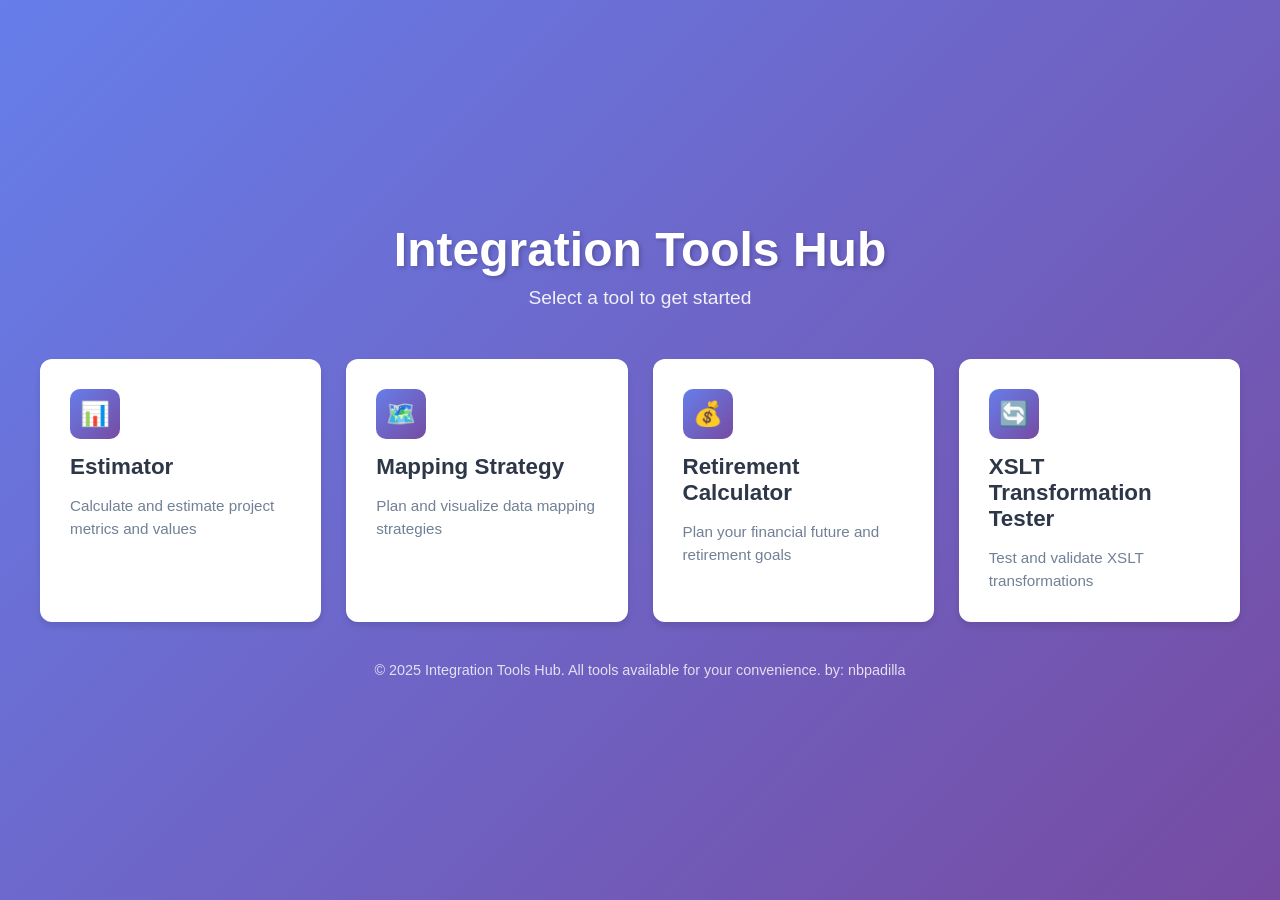
==== index.html @ a65e3a8b "Create index.html" ====
<!DOCTYPE html>
<html lang="en">
<head>
    <meta charset="UTF-8">
    <meta name="viewport" content="width=device-width, initial-scale=1.0">
    <title>Integration Tools Hub</title>
    <style>
        * {
            margin: 0;
            padding: 0;
            box-sizing: border-box;
        }

        body {
            font-family: -apple-system, BlinkMacSystemFont, 'Segoe UI', Roboto, Oxygen, Ubuntu, Cantarell, sans-serif;
            background: linear-gradient(135deg, #667eea 0%, #764ba2 100%);
            min-height: 100vh;
            display: flex;
            align-items: center;
            justify-content: center;
            padding: 20px;
        }

        .container {
            max-width: 1200px;
            width: 100%;
        }

        header {
            text-align: center;
            margin-bottom: 50px;
            color: white;
        }

        h1 {
            font-size: 3rem;
            font-weight: 700;
            margin-bottom: 10px;
            text-shadow: 2px 2px 4px rgba(0,0,0,0.2);
        }

        .subtitle {
            font-size: 1.2rem;
            opacity: 0.9;
        }

        .tools-grid {
            display: grid;
            grid-template-columns: repeat(auto-fit, minmax(280px, 1fr));
            gap: 25px;
            margin-bottom: 40px;
        }

        .tool-card {
            background: white;
            border-radius: 12px;
            padding: 30px;
            text-decoration: none;
            color: #333;
            transition: all 0.3s ease;
            box-shadow: 0 4px 6px rgba(0,0,0,0.1);
            display: flex;
            flex-direction: column;
            gap: 15px;
        }

        .tool-card:hover {
            transform: translateY(-5px);
            box-shadow: 0 12px 24px rgba(0,0,0,0.2);
        }

        .tool-icon {
            width: 50px;
            height: 50px;
            background: linear-gradient(135deg, #667eea 0%, #764ba2 100%);
            border-radius: 10px;
            display: flex;
            align-items: center;
            justify-content: center;
            font-size: 24px;
            color: white;
        }

        .tool-title {
            font-size: 1.4rem;
            font-weight: 600;
            color: #2d3748;
        }

        .tool-description {
            font-size: 0.95rem;
            color: #718096;
            line-height: 1.5;
        }

        footer {
            text-align: center;
            color: white;
            opacity: 0.8;
            font-size: 0.9rem;
        }

        @media (max-width: 768px) {
            h1 {
                font-size: 2rem;
            }

            .tools-grid {
                grid-template-columns: 1fr;
            }
        }
    </style>
</head>
<body>
    <div class="container">
        <header>
            <h1>Integration Tools Hub</h1>
            <p class="subtitle">Select a tool to get started</p>
        </header>

        <div class="tools-grid">
            <a href="/estimator" class="tool-card">
                <div class="tool-icon">📊</div>
                <div class="tool-title">Estimator</div>
                <div class="tool-description">Calculate and estimate project metrics and values</div>
            </a>

            <a href="/mappingstrategy" class="tool-card">
                <div class="tool-icon">🗺️</div>
                <div class="tool-title">Mapping Strategy</div>
                <div class="tool-description">Plan and visualize data mapping strategies</div>
            </a>

            <a href="/retirementcalculator" class="tool-card">
                <div class="tool-icon">💰</div>
                <div class="tool-title">Retirement Calculator</div>
                <div class="tool-description">Plan your financial future and retirement goals</div>
            </a>

            <a href="/xslttransformationtester" class="tool-card">
                <div class="tool-icon">🔄</div>
                <div class="tool-title">XSLT Transformation Tester</div>
                <div class="tool-description">Test and validate XSLT transformations</div>
            </a>
        </div>

        <footer>
            <p>© 2025 Integration Tools Hub. All tools available for your convenience. by: nbpadilla</p>
        </footer>
    </div>
</body>
</html>
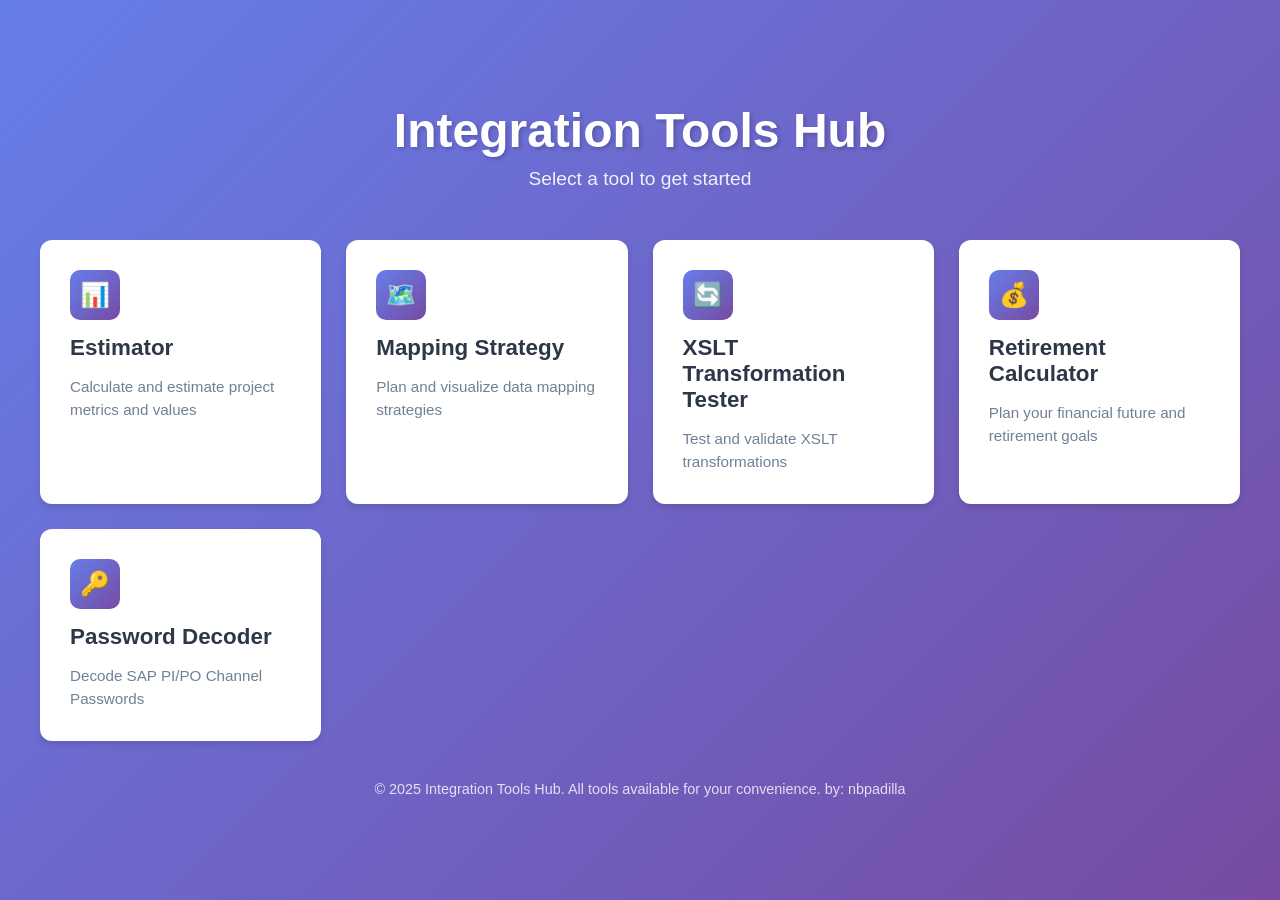
==== commit e731103a: "Update index.html" ====
--- a/index.html
+++ b/index.html
@@ -131,17 +131,24 @@
                 <div class="tool-description">Plan and visualize data mapping strategies</div>
             </a>
 
+            <a href="/xslttransformationtester" class="tool-card">
+                <div class="tool-icon">🔄</div>
+                <div class="tool-title">XSLT Transformation Tester</div>
+                <div class="tool-description">Test and validate XSLT transformations</div>
+            </a>
+
             <a href="/retirementcalculator" class="tool-card">
                 <div class="tool-icon">💰</div>
                 <div class="tool-title">Retirement Calculator</div>
                 <div class="tool-description">Plan your financial future and retirement goals</div>
             </a>
+            
+            <a href="/passworddecoder" class="tool-card">
+                <div class="tool-icon">🔑</div>
+                <div class="tool-title">Password Decoder</div>
+                <div class="tool-description">Decode SAP PI/PO Channel Passwords</div>
+            </a>
 
-            <a href="/xslttransformationtester" class="tool-card">
-                <div class="tool-icon">🔄</div>
-                <div class="tool-title">XSLT Transformation Tester</div>
-                <div class="tool-description">Test and validate XSLT transformations</div>
-            </a>
         </div>
 
         <footer>
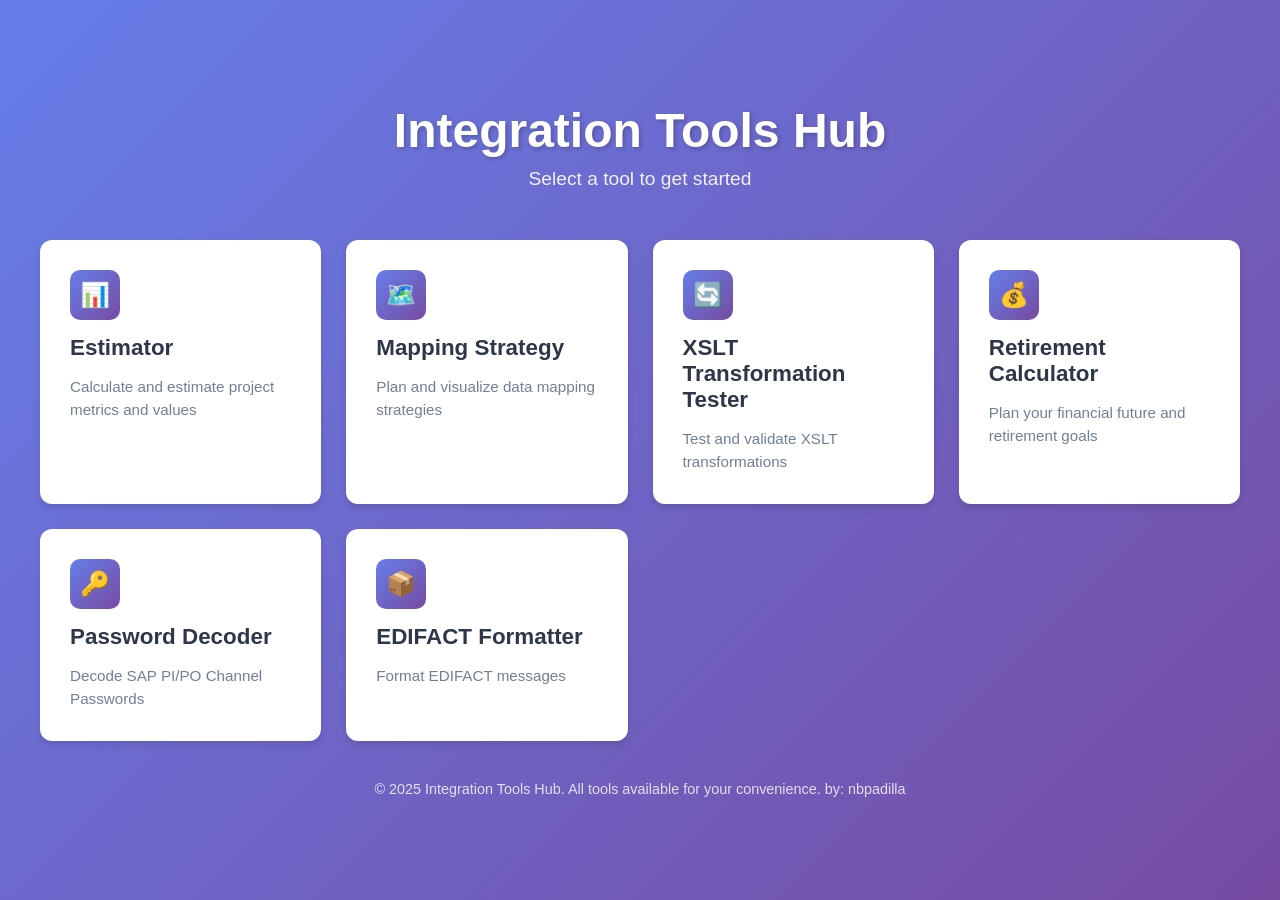
==== commit d328381a: "Add EDIFACT Formatter tool card to index.html Added a new tool card for the EDIFACT Formatter." ====
--- a/index.html
+++ b/index.html
@@ -149,6 +149,12 @@
                 <div class="tool-description">Decode SAP PI/PO Channel Passwords</div>
             </a>
 
+            <a href="/edifactformatter" class="tool-card">
+                <div class="tool-icon">📦</div>
+                <div class="tool-title">EDIFACT Formatter</div>
+                <div class="tool-description">Format EDIFACT messages</div>
+            </a>
+
         </div>
 
         <footer>
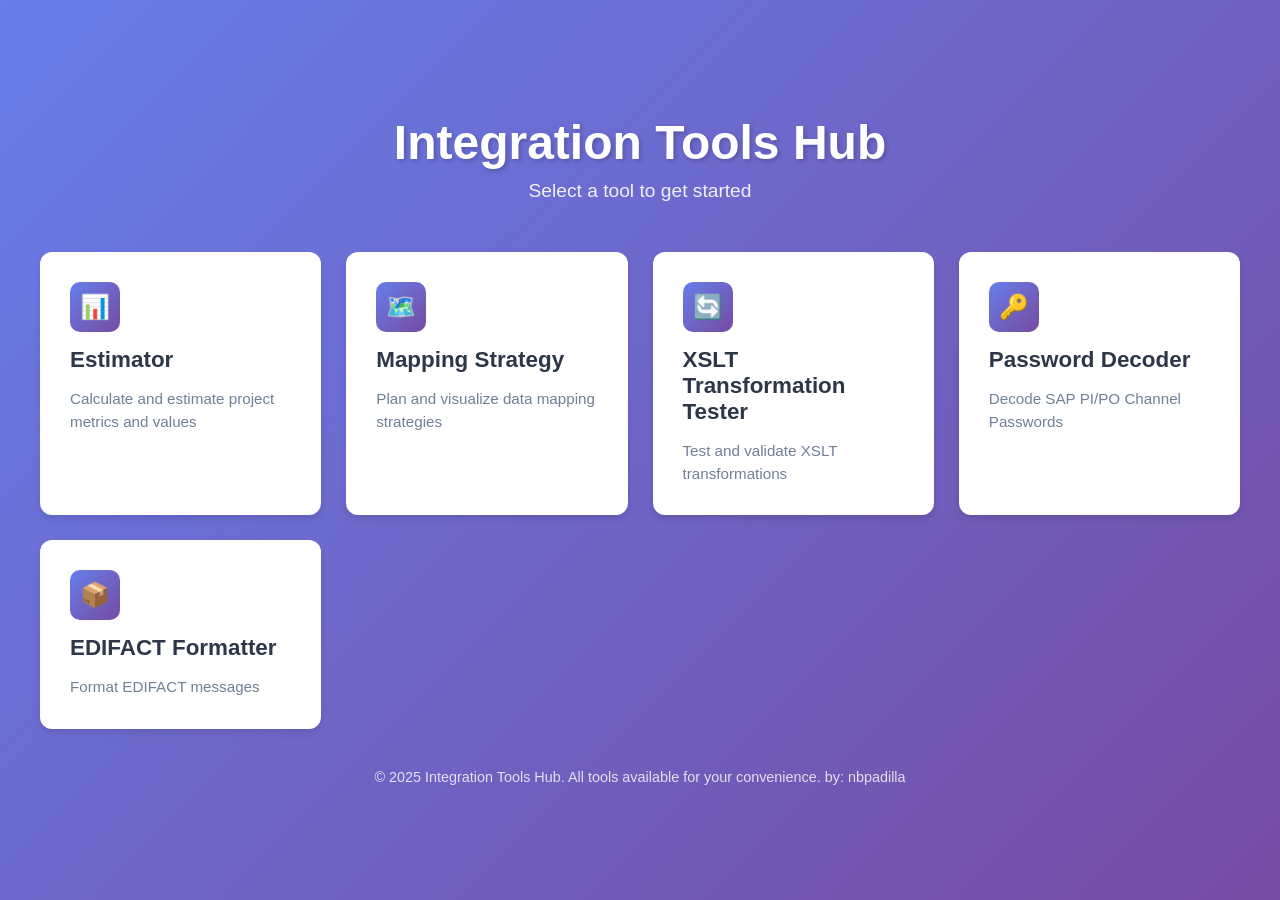
==== commit 23a768b9: "Remove Retirement Calculator tool card Removed the Retirement Calculator tool card from the index." ====
--- a/index.html
+++ b/index.html
@@ -137,12 +137,6 @@
                 <div class="tool-description">Test and validate XSLT transformations</div>
             </a>
 
-            <a href="/retirementcalculator" class="tool-card">
-                <div class="tool-icon">💰</div>
-                <div class="tool-title">Retirement Calculator</div>
-                <div class="tool-description">Plan your financial future and retirement goals</div>
-            </a>
-            
             <a href="/passworddecoder" class="tool-card">
                 <div class="tool-icon">🔑</div>
                 <div class="tool-title">Password Decoder</div>
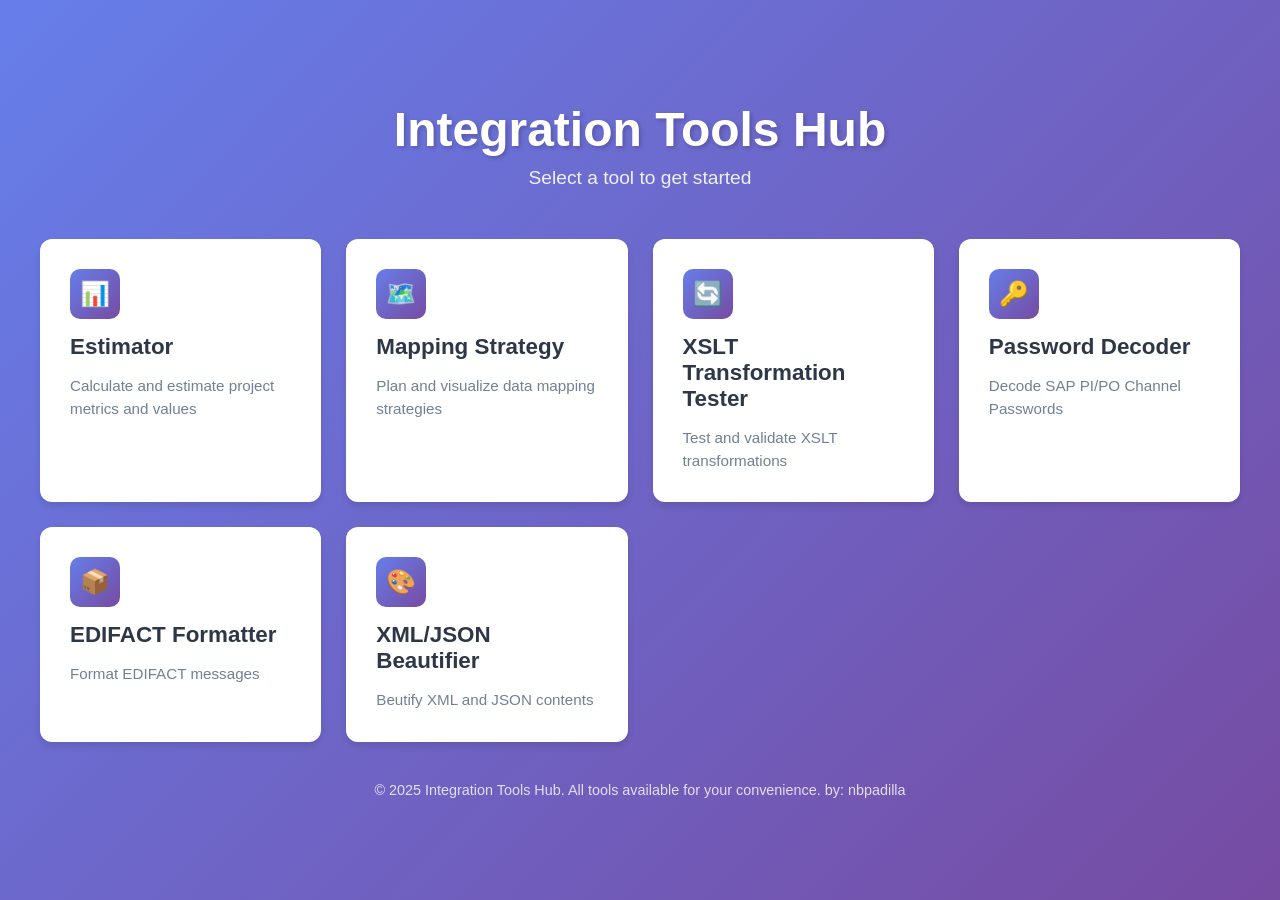
==== commit af35380c: "Add XML/JSON Beautifier tool card to index.html Added a new tool card for XML/JSON Beautifier." ====
--- a/index.html
+++ b/index.html
@@ -149,6 +149,12 @@
                 <div class="tool-description">Format EDIFACT messages</div>
             </a>
 
+            <a href="/xmljsonbeautifier" class="tool-card">
+                <div class="tool-icon">🎨</div>
+                <div class="tool-title">XML/JSON Beautifier</div>
+                <div class="tool-description">Beutify XML and JSON contents</div>
+            </a>
+
         </div>
 
         <footer>
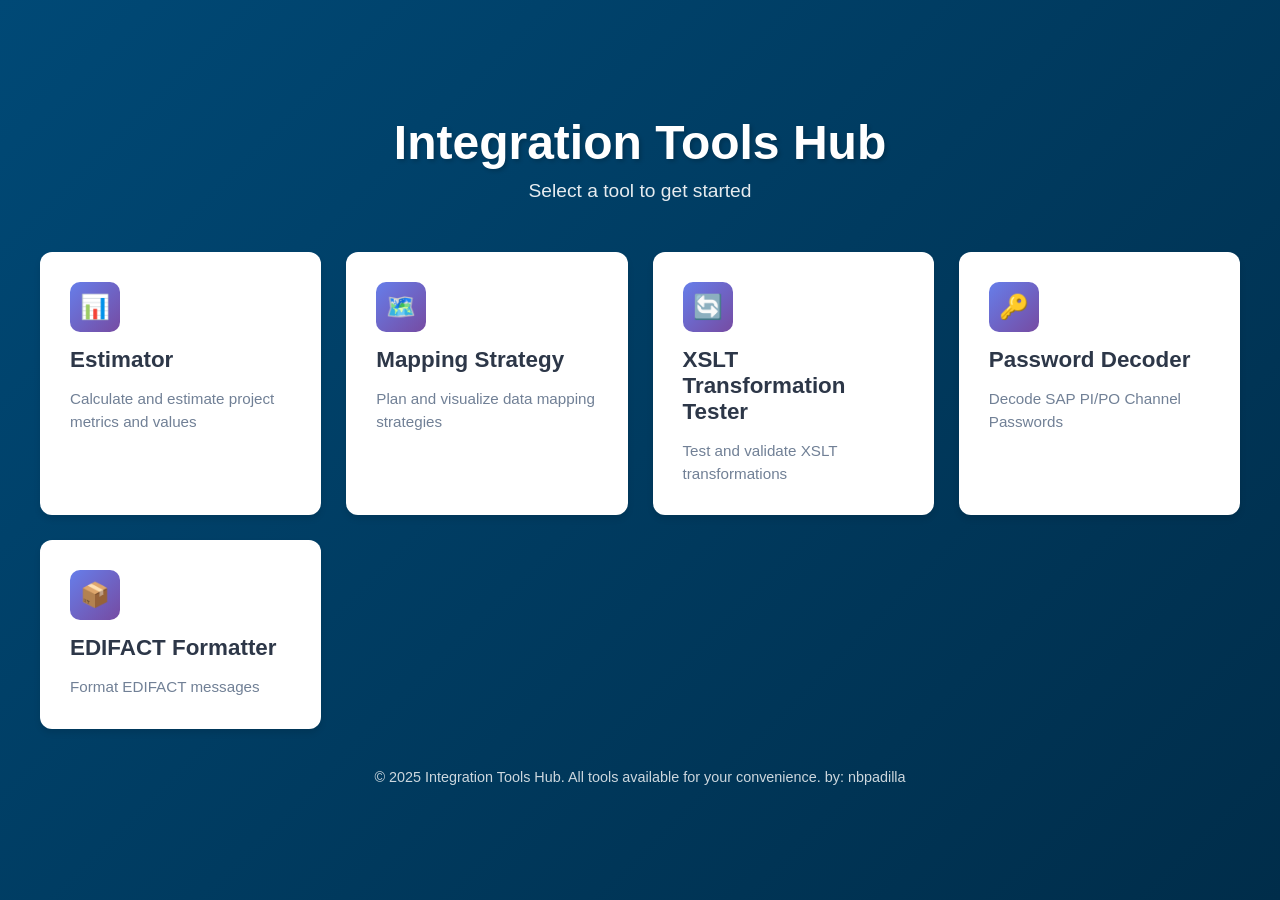
==== commit 2af92748: "Change background gradient and remove tool card Updated background gradient color and removed XML/JS" ====
--- a/index.html
+++ b/index.html
@@ -13,7 +13,7 @@
 
         body {
             font-family: -apple-system, BlinkMacSystemFont, 'Segoe UI', Roboto, Oxygen, Ubuntu, Cantarell, sans-serif;
-            background: linear-gradient(135deg, #667eea 0%, #764ba2 100%);
+            background: linear-gradient(135deg, #004976 0%, #002d4a 100%);
             min-height: 100vh;
             display: flex;
             align-items: center;
@@ -149,12 +149,6 @@
                 <div class="tool-description">Format EDIFACT messages</div>
             </a>
 
-            <a href="/xmljsonbeautifier" class="tool-card">
-                <div class="tool-icon">🎨</div>
-                <div class="tool-title">XML/JSON Beautifier</div>
-                <div class="tool-description">Beutify XML and JSON contents</div>
-            </a>
-
         </div>
 
         <footer>
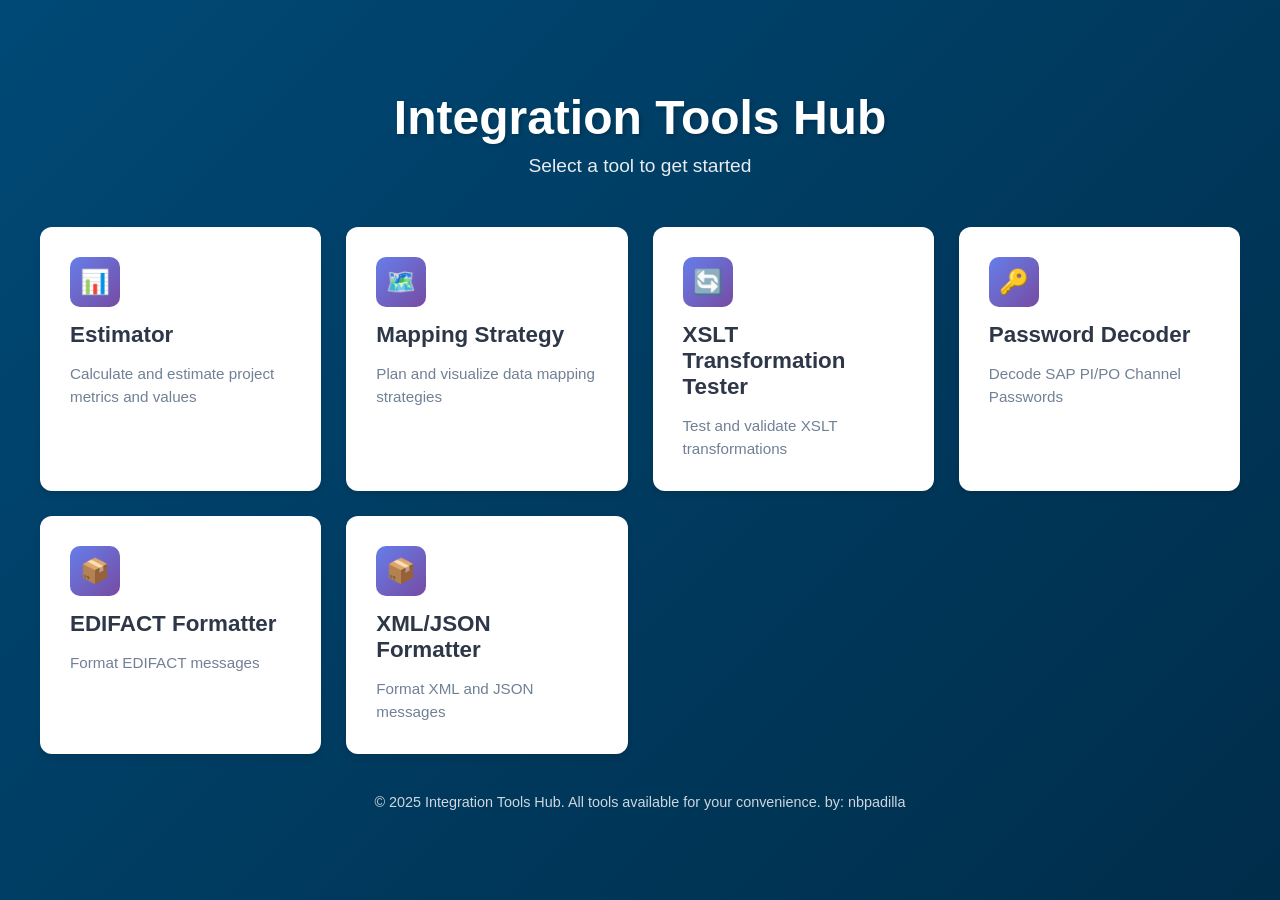
==== commit 8d2fd147: "Add XML/JSON Formatter tool card to index.html" ====
--- a/index.html
+++ b/index.html
@@ -149,6 +149,12 @@
                 <div class="tool-description">Format EDIFACT messages</div>
             </a>
 
+            <a href="/xmljsonbeautifier" class="tool-card">
+                <div class="tool-icon">📦</div>
+                <div class="tool-title">XML/JSON Formatter</div>
+                <div class="tool-description">Format XML and JSON messages</div>
+            </a>
+
         </div>
 
         <footer>
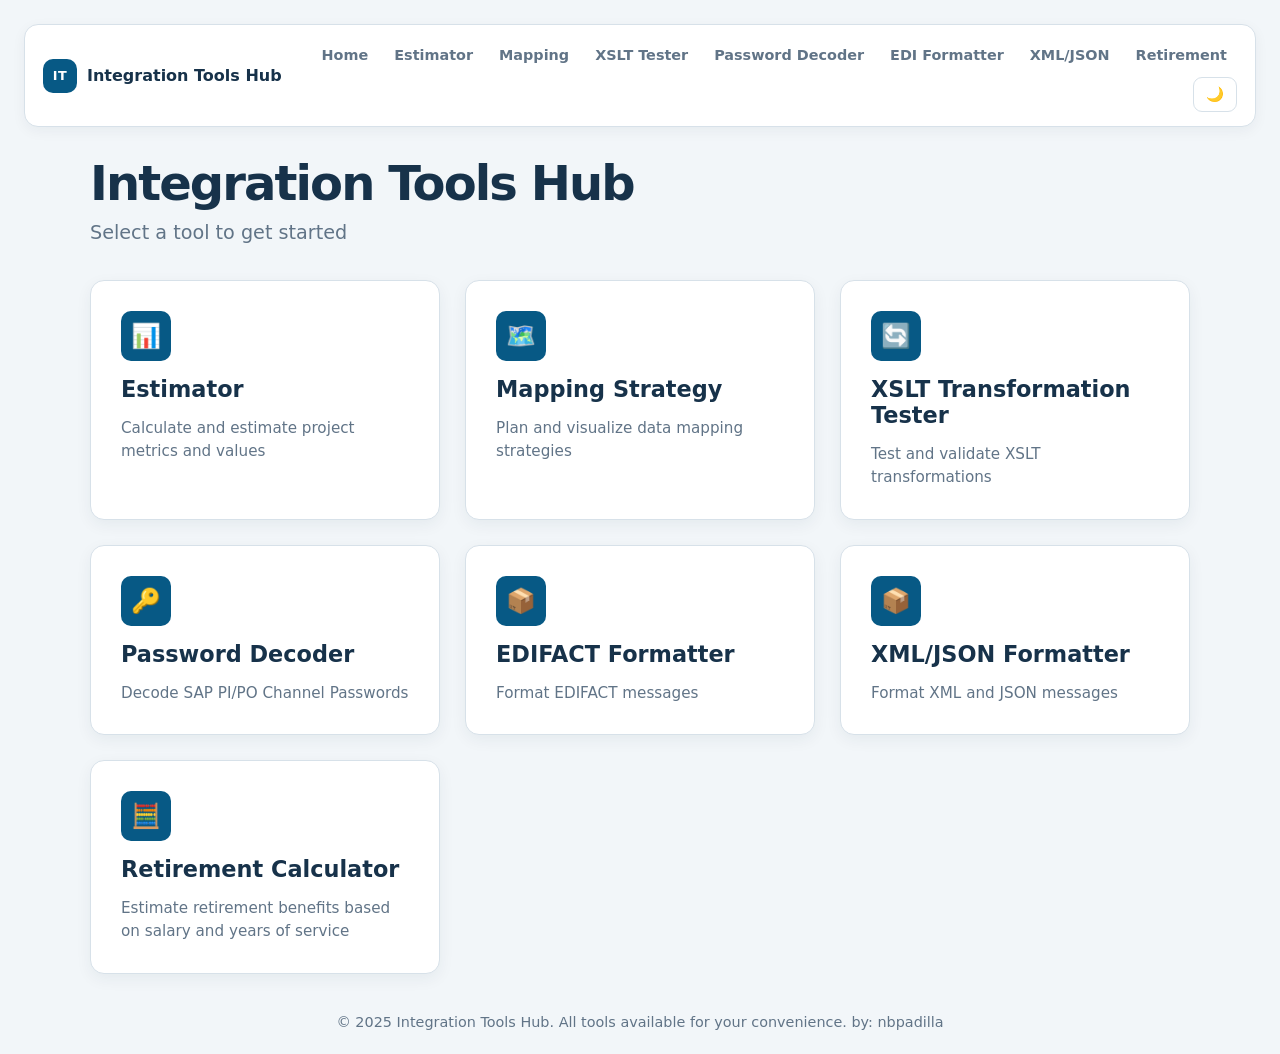
==== commit 418f9937: "Unify site themes and navigation Co-authored-by: Copilot App <223556219+Copilot@users.noreply.github" ====
--- a/index.html
+++ b/index.html
@@ -110,8 +110,26 @@
             }
         }
     </style>
+    <link rel="stylesheet" href="/assets/site.css">
+    <script src="/assets/theme.js" defer></script>
 </head>
-<body>
+<body class="home-page">
+    <nav class="site-nav" aria-label="Main navigation">
+        <a class="site-brand" href="/" aria-label="Integration Tools Hub home"><span class="site-brand-mark">IT</span>Integration Tools Hub</a>
+        <div class="site-nav-links">
+            <a href="/">Home</a>
+            <a href="/estimator/">Estimator</a>
+            <a href="/mappingstrategy/">Mapping</a>
+            <a href="/xslttransformationtester/">XSLT Tester</a>
+            <a href="/passworddecoder/">Password Decoder</a>
+            <a href="/edifactformatter/">EDI Formatter</a>
+            <a href="/xmljsonbeautifier/">XML/JSON</a>
+            <a href="/retirementcalculator/">Retirement</a>
+            <button class="theme-toggle" data-theme-toggle type="button" aria-label="Switch to dark theme" aria-pressed="false">
+                <span data-theme-icon aria-hidden="true">🌙</span>
+            </button>
+        </div>
+    </nav>
     <div class="container">
         <header>
             <h1>Integration Tools Hub</h1>
@@ -155,6 +173,12 @@
                 <div class="tool-description">Format XML and JSON messages</div>
             </a>
 
+            <a href="/retirementcalculator" class="tool-card">
+                <div class="tool-icon">🧮</div>
+                <div class="tool-title">Retirement Calculator</div>
+                <div class="tool-description">Estimate retirement benefits based on salary and years of service</div>
+            </a>
+
         </div>
 
         <footer>
--- a/assets/site.css
+++ b/assets/site.css
@@ -0,0 +1,441 @@
+:root {
+    color-scheme: light;
+    --site-ink: #17324a;
+    --site-muted: #617487;
+    --site-brand: #075985;
+    --site-accent: #0f766e;
+    --site-border: #d7e1e9;
+    --site-surface: #ffffff;
+    --site-canvas: #f2f6f9;
+    --site-input: #ffffff;
+    --site-hover: #e8f2f7;
+    --site-shadow: 0 12px 32px rgba(15, 45, 67, 0.1);
+}
+
+html[data-theme="dark"] {
+    color-scheme: dark;
+    --site-ink: #e4edf5;
+    --site-muted: #a6b7c7;
+    --site-brand: #38bdf8;
+    --site-accent: #2dd4bf;
+    --site-border: #33485a;
+    --site-surface: #172635;
+    --site-canvas: #0c1722;
+    --site-input: #101e2b;
+    --site-hover: #22384a;
+    --site-shadow: 0 12px 32px rgba(0, 0, 0, 0.25);
+}
+
+html[data-theme="dark"] .site-brand-mark {
+    color: #082f49;
+}
+
+* {
+    box-sizing: border-box;
+}
+
+body.site-page,
+body.home-page {
+    min-height: 100vh;
+    margin: 0;
+    color: var(--site-ink);
+    background: var(--site-canvas) !important;
+    font-family: Inter, ui-sans-serif, system-ui, -apple-system, BlinkMacSystemFont, "Segoe UI", sans-serif !important;
+}
+
+body.site-page {
+    display: flex;
+    flex-direction: column;
+    align-items: center;
+    padding: 24px;
+}
+
+body.home-page {
+    display: flex;
+    flex-direction: column;
+    align-items: center;
+    justify-content: flex-start;
+    padding: 24px;
+}
+
+.site-nav {
+    position: relative;
+    z-index: 1;
+    display: flex;
+    align-items: center;
+    justify-content: space-between;
+    gap: 20px;
+    width: min(100%, 1280px);
+    margin: 0 auto 28px;
+    padding: 14px 18px;
+    border: 1px solid var(--site-border);
+    border-radius: 14px;
+    background: var(--site-surface);
+    box-shadow: 0 4px 14px rgba(15, 45, 67, 0.05);
+}
+
+.site-brand {
+    display: inline-flex;
+    align-items: center;
+    gap: 10px;
+    color: var(--site-ink);
+    font-size: 1rem;
+    font-weight: 750;
+    text-decoration: none;
+    white-space: nowrap;
+}
+
+.site-brand-mark {
+    display: inline-grid;
+    width: 34px;
+    height: 34px;
+    place-items: center;
+    border-radius: 10px;
+    background: var(--site-brand);
+    color: #fff;
+    font-size: 0.8rem;
+    letter-spacing: 0.04em;
+}
+
+.site-nav-links {
+    display: flex;
+    flex-wrap: wrap;
+    align-items: center;
+    justify-content: flex-end;
+    gap: 6px;
+}
+
+.site-nav-links a {
+    padding: 8px 10px;
+    border-radius: 8px;
+    color: var(--site-muted);
+    font-size: 0.9rem;
+    font-weight: 600;
+    text-decoration: none;
+    transition: color 160ms ease, background 160ms ease;
+}
+
+.site-nav-links a:hover,
+.site-nav-links a:focus-visible {
+    background: var(--site-hover);
+    color: var(--site-brand);
+}
+
+.theme-toggle {
+    display: inline-flex;
+    align-items: center;
+    justify-content: center;
+    gap: 8px;
+    padding: 8px 12px;
+    border: 1px solid var(--site-border);
+    border-radius: 9px;
+    background: var(--site-surface);
+    color: var(--site-ink);
+    cursor: pointer;
+    font: inherit;
+    font-size: 0.9rem;
+    font-weight: 650;
+    white-space: nowrap;
+    transition: color 160ms ease, background 160ms ease, border-color 160ms ease;
+}
+
+.theme-toggle:hover {
+    border-color: var(--site-brand);
+    background: var(--site-hover);
+}
+
+.site-page > #root,
+.site-content {
+    width: min(100%, 1280px);
+    margin: 0 auto;
+}
+
+.site-page > #root {
+    flex: 1;
+}
+
+.home-page .container {
+    max-width: 1100px;
+}
+
+.home-page header {
+    margin-bottom: 36px;
+    color: var(--site-ink);
+    text-align: left;
+}
+
+.home-page h1 {
+    color: var(--site-ink);
+    font-size: clamp(2rem, 5vw, 3rem);
+    letter-spacing: -0.04em;
+    text-shadow: none;
+}
+
+.home-page .subtitle {
+    color: var(--site-muted);
+    opacity: 1;
+}
+
+.home-page .tool-card {
+    background: var(--site-surface);
+    border: 1px solid var(--site-border);
+    border-radius: 14px;
+    color: var(--site-ink);
+    box-shadow: 0 5px 16px rgba(15, 45, 67, 0.06);
+}
+
+.home-page .tool-card:hover {
+    box-shadow: var(--site-shadow);
+}
+
+.home-page .tool-icon {
+    background: var(--site-brand);
+}
+
+.home-page footer {
+    color: var(--site-muted);
+    opacity: 1;
+}
+
+.home-page .tool-title {
+    color: var(--site-ink);
+}
+
+.home-page .tool-description {
+    color: var(--site-muted);
+}
+
+.site-page .container,
+.site-page .bg-white,
+.site-page .bg-slate-800,
+.site-page .decision-framework,
+.site-page .decision-item,
+.site-page .strategy-card {
+    border-color: var(--site-border);
+    border-radius: 14px;
+    background-color: var(--site-surface);
+    box-shadow: var(--site-shadow);
+}
+
+.site-page .bg-white,
+.site-page .bg-gray-50,
+.site-page .bg-indigo-50,
+.site-page .bg-blue-50,
+.site-page .bg-slate-800,
+.site-page .bg-slate-900,
+.site-page .bg-slate-700 {
+    background-color: var(--site-surface);
+}
+
+.site-page .bg-slate-900 {
+    background-color: var(--site-input);
+}
+
+.site-page .best-practices {
+    background: linear-gradient(to right, #18374d, #102a3d);
+}
+
+.site-page .strategy-card .card-header {
+    color: #fff;
+}
+
+.site-page h1,
+.site-page h2,
+.site-page h3 {
+    letter-spacing: -0.02em;
+}
+
+.site-page h1 {
+    color: var(--site-ink);
+}
+
+.site-page .bg-slate-800 {
+    background-color: var(--site-surface);
+}
+
+.site-page .bg-slate-900 {
+    background-color: var(--site-input);
+}
+
+.site-page .bg-slate-700.text-white,
+.site-page .bg-slate-800 h2,
+.site-page .bg-slate-800 h3 {
+    color: var(--site-ink);
+}
+
+.site-page .bg-blue-600,
+.site-page .bg-green-600,
+.site-page .bg-purple-600,
+.site-page .bg-indigo-600 {
+    background-color: var(--site-brand);
+}
+
+.site-page .bg-gradient-to-r {
+    background-image: linear-gradient(to right, var(--site-brand), var(--site-accent));
+}
+
+.site-page .from-orange-50.to-yellow-50 {
+    background-image: linear-gradient(to right, #fff7ed, #fefce8);
+}
+
+.site-page .from-green-50.to-emerald-50 {
+    background-image: linear-gradient(to right, #f0fdf4, #ecfdf5);
+}
+
+.site-page .bg-gradient-to-br {
+    background-color: var(--site-canvas);
+    background-image: none;
+}
+
+.site-page .action-btn {
+    background-image: linear-gradient(to right, var(--site-brand), var(--site-accent));
+}
+
+.site-page .card-header.emerald,
+.site-page .card-header.blue,
+.site-page .card-header.amber {
+    background: linear-gradient(to right, var(--site-brand), var(--site-accent));
+}
+
+.site-page .strategy-card {
+    border-left-color: var(--site-brand) !important;
+}
+
+.site-page .text-indigo-600,
+.site-page .text-indigo-700,
+.site-page .text-indigo-800 {
+    color: var(--site-brand);
+}
+
+.site-page .text-gray-800,
+.site-page .text-gray-700,
+.site-page .text-gray-600,
+.site-page .text-gray-500,
+.site-page .text-slate-300,
+.site-page .text-slate-400 {
+    color: var(--site-muted);
+}
+
+.site-page h1,
+.site-page h2,
+.site-page h3,
+.site-page .text-gray-800,
+.site-page .text-gray-700 {
+    color: var(--site-ink);
+}
+
+.site-page .focus\:ring-indigo-500:focus,
+.site-page .focus\:border-indigo-500:focus,
+.site-page .focus\:border-blue-500:focus,
+.site-page .focus\:border-green-500:focus {
+    --tw-ring-color: var(--site-accent);
+    border-color: var(--site-accent);
+}
+
+.site-page input.bg-slate-700,
+.site-page textarea.bg-slate-900 {
+    color: var(--site-ink);
+}
+
+.site-page :where(input, select, textarea) {
+    background-color: var(--site-input);
+    color: var(--site-ink);
+}
+
+.site-page textarea.bg-slate-900::placeholder {
+    color: var(--site-muted);
+}
+
+.site-page .bg-slate-900 .text-green-400 {
+    color: var(--site-accent);
+}
+
+.site-page .border-slate-700,
+.site-page .border-slate-600 {
+    border-color: var(--site-border);
+}
+
+html[data-theme="dark"] .site-page .bg-blue-600,
+html[data-theme="dark"] .site-page .bg-green-600,
+html[data-theme="dark"] .site-page .bg-purple-600,
+html[data-theme="dark"] .site-page .bg-indigo-600 {
+    background-color: #075985;
+}
+
+html[data-theme="dark"] .site-page .bg-gradient-to-r {
+    background-image: linear-gradient(to right, #075985, #0f766e);
+}
+
+html[data-theme="dark"] .site-page .card-header.emerald,
+html[data-theme="dark"] .site-page .card-header.blue,
+html[data-theme="dark"] .site-page .card-header.amber {
+    background: linear-gradient(to right, #075985, #0f766e);
+}
+
+html[data-theme="dark"] .site-page .from-orange-50.to-yellow-50 {
+    background-image: linear-gradient(to right, #3b2a18, #40351c);
+}
+
+html[data-theme="dark"] .site-page .from-green-50.to-emerald-50 {
+    background-image: linear-gradient(to right, #173627, #14382e);
+}
+
+.site-page :where(input, select, textarea) {
+    border-color: var(--site-border);
+    border-radius: 9px;
+}
+
+.site-page :where(input, select, textarea):focus-visible,
+.home-page :where(a, button):focus-visible {
+    outline: 3px solid rgba(15, 118, 110, 0.3);
+    outline-offset: 2px;
+}
+
+.site-page button,
+.home-page .tool-card {
+    transition-duration: 160ms;
+}
+
+@media (max-width: 640px) {
+    body.site-page,
+    body.home-page {
+        padding: 14px;
+    }
+
+    .site-nav {
+        align-items: flex-start;
+        flex-direction: column;
+        gap: 10px;
+        margin-bottom: 18px;
+        padding: 12px;
+    }
+
+    .site-nav-links {
+        justify-content: flex-start;
+        gap: 2px;
+    }
+
+    .theme-toggle {
+        align-self: flex-start;
+    }
+
+    .site-nav-links a {
+        padding: 7px 8px;
+        font-size: 0.84rem;
+    }
+
+    .home-page .tools-grid {
+        gap: 14px;
+    }
+}
+
+@media (prefers-reduced-motion: reduce) {
+    *,
+    *::before,
+    *::after {
+        scroll-behavior: auto !important;
+        animation-duration: 0.01ms !important;
+        animation-iteration-count: 1 !important;
+        transition-duration: 0.01ms !important;
+    }
+}
